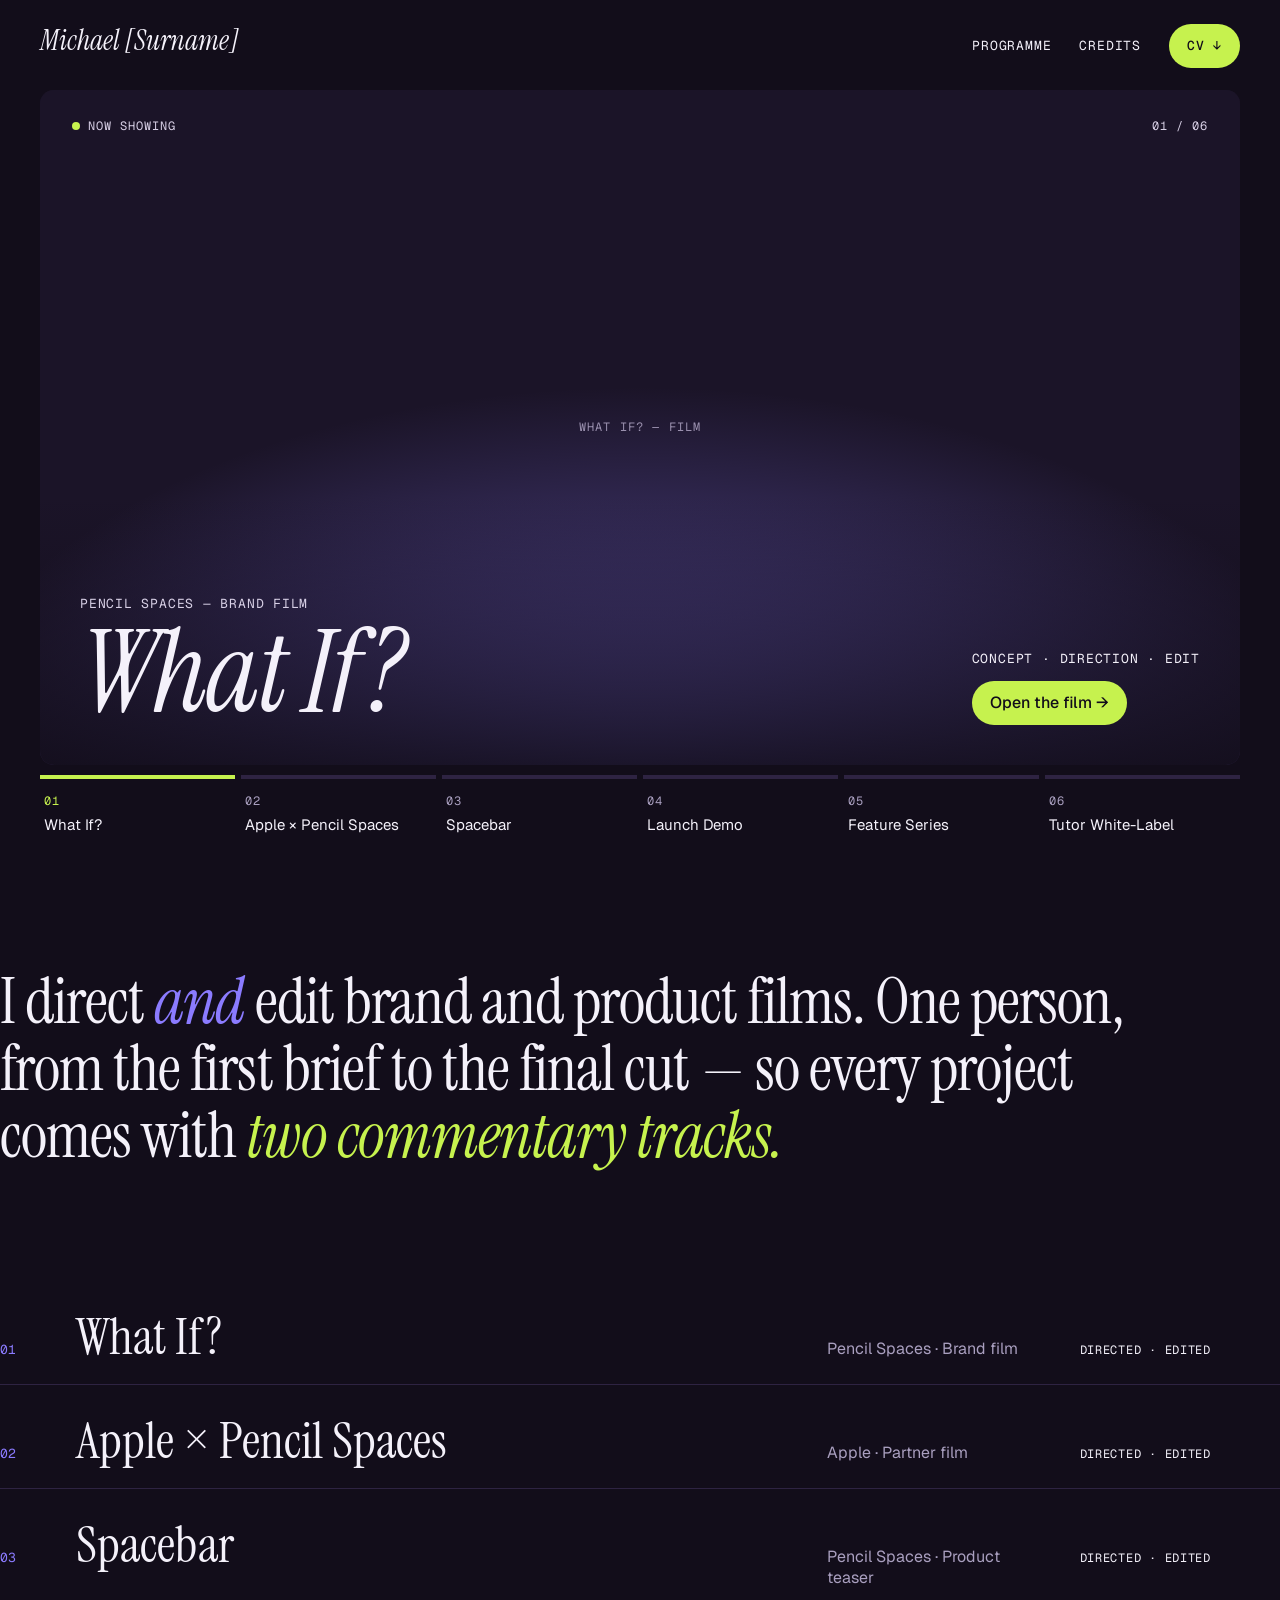
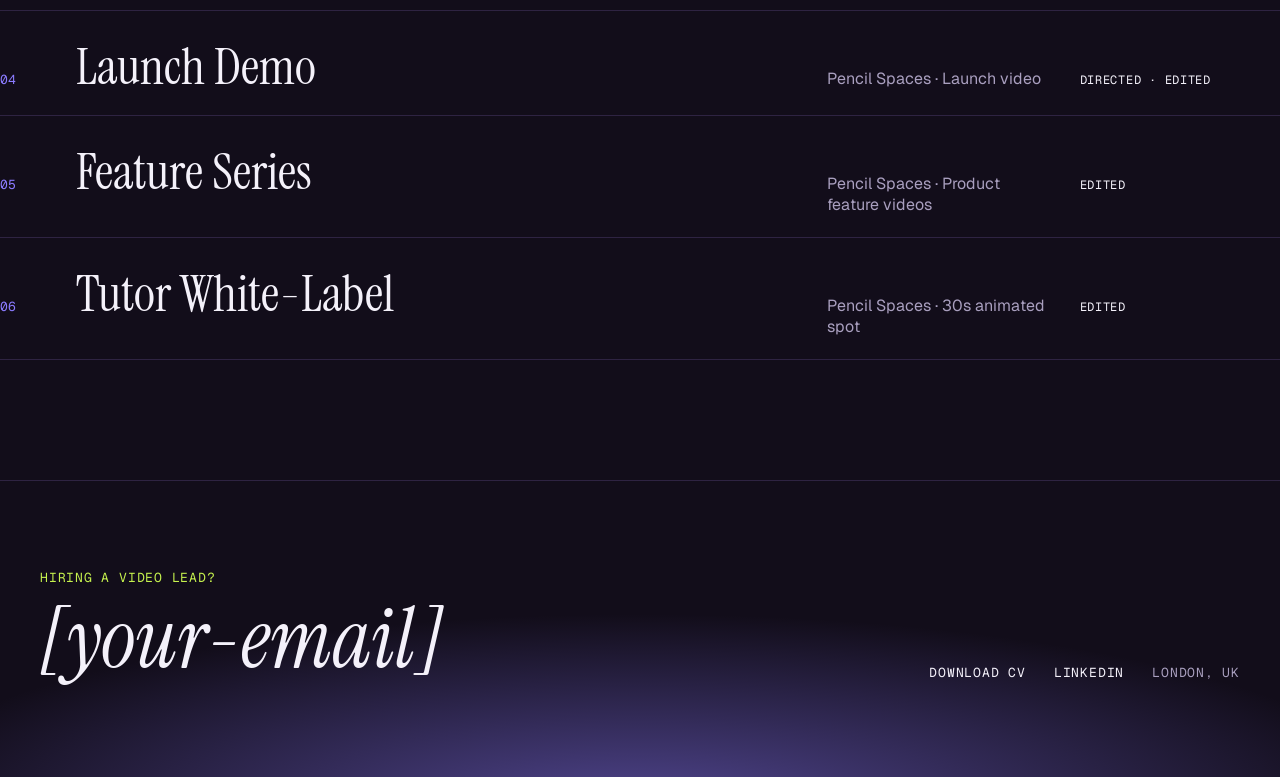
==== index.html @ 5b8f317f "Portfolio site: home, project and about pages Co-Authored-By: Claude Opus 5.5 <noreply@anthropic.com" ====
<!doctype html>
<html lang="en">
<head>
<meta charset="utf-8">
<meta name="viewport" content="width=device-width, initial-scale=1">
<title>Michael [Surname] — Director &amp; Editor</title>
<meta name="description" content="Director and editor of brand and product films. One person, brief to final cut.">
<link rel="preconnect" href="https://fonts.googleapis.com">
<link rel="preconnect" href="https://fonts.gstatic.com" crossorigin>
<link href="https://fonts.googleapis.com/css2?family=Instrument+Serif:ital@0;1&amp;family=Geist:wght@400;500;600&amp;family=Geist+Mono:wght@400;500&amp;display=swap" rel="stylesheet">
<link rel="stylesheet" href="assets/styles.css">
</head>
<body data-page="home">

  <header class="top">
    <a class="brand" href="index.html" data-site="name">Michael [Surname]</a>
    <nav class="nav" aria-label="Main">
      <a href="#programme">Programme</a>
      <a href="about.html">Credits</a>
      <a href="about.html" class="pill">CV ↓</a>
    </nav>
  </header>

  <section aria-label="Now showing" class="wrap" style="padding-top:0">
    <div style="position:relative;width:100%;aspect-ratio:16/9;max-height:740px;min-height:260px;border-radius:14px;overflow:hidden;background:#1b1428" id="stage-frame">
      <div id="stage" style="position:absolute;inset:0"></div>
    </div>
    <div id="chapters" class="chapters" role="group" aria-label="Choose a film"></div>
  </section>

  <section class="wrap intro" aria-label="Introduction">
    <h1>I direct <em>and</em> edit brand and product films. One person, from the first brief to the final cut — so every project comes with <em class="l">two commentary tracks.</em></h1>
  </section>

  <section id="programme" class="wrap programme" aria-label="Programme">
    <div class="prog-head">
      <h2 id="count">Programme</h2>
      <div class="filters" id="filters" role="group" aria-label="Filter by role">
        <button class="filter" type="button" data-f="all" aria-pressed="true">All</button>
        <button class="filter" type="button" data-f="directed" aria-pressed="false">Directed</button>
        <button class="filter" type="button" data-f="edited" aria-pressed="false">Edited</button>
      </div>
    </div>
    <div id="programme-list"></div>
  </section>

  <footer class="footer">
    <span class="glow" aria-hidden="true"></span>
    <div class="footer-in">
      <div style="display:flex;flex-direction:column;gap:12px">
        <span class="mono" style="color:var(--lime)">Hiring a video lead?</span>
        <a class="big" data-site="email" href="mailto:[your-email]">[your-email]</a>
      </div>
      <div class="footer-links">
        <a href="about.html">Download CV</a>
        <a data-site="linkedin" href="#">LinkedIn</a>
        <span class="muted" data-site="location">London, UK</span>
      </div>
    </div>
  </footer>

  <script src="assets/content.js"></script>
  <script src="assets/site.js"></script>
</body>
</html>
---- assets/styles.css ----
:root {
  --base: #120d1a;
  --base-2: #1b1428;
  --line: #2e2342;
  --text: #f4f1fa;
  --muted: #a99fbf;
  --soft: #d8d0e6;
  --violet: #8b7bff;
  --lime: #c6f24e;
  --serif: "Instrument Serif", Georgia, serif;
  --sans: "Geist", system-ui, sans-serif;
  --mono: "Geist Mono", ui-monospace, monospace;
}

* { box-sizing: border-box; }
html { -webkit-text-size-adjust: 100%; }
body { margin: 0; background: var(--base); color: var(--text); font-family: var(--sans); min-height: 100vh; }
a { color: var(--text); }
a:hover { color: var(--lime); }
img { max-width: 100%; display: block; }
:focus-visible { outline: 2px solid var(--lime); outline-offset: 3px; }

.wrap { max-width: 1440px; margin: 0 auto; padding: 0 40px; }
.mono { font-family: var(--mono); font-size: 13px; letter-spacing: 0.06em; text-transform: uppercase; }
.serif { font-family: var(--serif); font-weight: 400; }
.muted { color: var(--muted); }
.violet { color: var(--violet); }
.lime { color: var(--lime); }

/* header */
.top { display: flex; flex-wrap: wrap; gap: 12px 32px; align-items: baseline; justify-content: space-between; padding: 22px 40px; max-width: 1440px; margin: 0 auto; }
.brand { font-family: var(--serif); font-style: italic; font-size: 28px; text-decoration: none; }
.nav { display: flex; flex-wrap: wrap; gap: 8px 28px; align-items: center; font-family: var(--mono); font-size: 13px; letter-spacing: 0.06em; text-transform: uppercase; }
.nav a { text-decoration: none; }
.nav a[aria-current="page"] { color: var(--violet); }
.pill { display: inline-flex; align-items: center; min-height: 44px; padding: 0 18px; border-radius: 999px; background: var(--lime); color: var(--base); text-decoration: none; font-weight: 500; }
.pill:hover { color: var(--base); filter: brightness(1.08); }
.btn { display: inline-flex; align-items: center; justify-content: center; gap: 10px; min-height: 52px; padding: 0 26px; border-radius: 999px; border: 1px solid var(--text); background: transparent; color: var(--text); text-decoration: none; font-family: var(--mono); font-size: 13px; letter-spacing: 0.08em; text-transform: uppercase; cursor: pointer; }
.btn.solid { background: var(--lime); border-color: var(--lime); color: var(--base); }
.btn:hover { color: var(--text); border-color: var(--lime); }
.btn.solid:hover { color: var(--base); }

/* screen (the film frame, with the violet glow) */
.screen { position: relative; overflow: hidden; width: 100%; aspect-ratio: 16 / 9; max-height: 740px; min-height: 260px; border-radius: 14px; background: #1b1428; }
.screen iframe, .screen video { position: absolute; inset: 0; width: 100%; height: 100%; border: 0; }
.glow { position: absolute; left: -10%; right: -10%; bottom: -62%; height: 118%; border-radius: 50%; background: radial-gradient(closest-side, var(--violet), transparent); opacity: 0.6; pointer-events: none; }
.ph { position: absolute; inset: 0; display: flex; align-items: center; justify-content: center; padding: 24px; text-align: center; font-family: var(--mono); font-size: 12px; letter-spacing: 0.1em; text-transform: uppercase; color: #9a90ae; }
.ph-box { display: flex; align-items: center; justify-content: center; padding: 16px; text-align: center; border-radius: 10px; background: var(--base-2); border: 1px solid var(--line); font-family: var(--mono); font-size: 11px; letter-spacing: 0.1em; text-transform: uppercase; color: #9a90ae; }

/* home */
.stage-wrap { padding: 0 40px; max-width: 1440px; margin: 0 auto; }
.stage-top { position: absolute; top: 28px; left: 32px; right: 32px; display: flex; justify-content: space-between; gap: 16px; font-family: var(--mono); font-size: 12px; letter-spacing: 0.08em; text-transform: uppercase; color: var(--soft); z-index: 2; }
.stage-caption { position: absolute; left: 0; right: 0; bottom: 0; padding: 96px 40px 40px; display: flex; flex-wrap: wrap; gap: 20px 40px; align-items: flex-end; justify-content: space-between; background: linear-gradient(to top, rgba(18,13,26,.88), rgba(18,13,26,0)); z-index: 2; pointer-events: none; }
.stage-caption > * { pointer-events: auto; }
.stage-title { font-family: var(--serif); font-style: italic; font-weight: 400; font-size: clamp(56px, 9vw, 136px); line-height: .92; letter-spacing: -.02em; margin: 6px 0 0; }
.dot { width: 8px; height: 8px; border-radius: 50%; background: var(--lime); display: inline-block; }
.chapters { display: grid; grid-template-columns: repeat(auto-fit, minmax(min(150px, 100%), 1fr)); gap: 0 6px; padding-top: 10px; }
.chapter { display: flex; flex-direction: column; gap: 6px; text-align: left; padding: 14px 4px; min-height: 72px; background: transparent; border: 0; border-top: 4px solid var(--line); color: var(--muted); cursor: pointer; font-family: var(--mono); font-size: 12px; letter-spacing: .06em; }
.chapter[aria-pressed="true"] { border-top-color: var(--lime); color: var(--lime); }
.chapter span.t { font-family: var(--sans); font-size: 15px; letter-spacing: 0; text-transform: none; color: var(--text); }

.intro { padding: 120px 0 40px; }
.intro h1 { margin: 0; max-width: 1180px; font-family: var(--serif); font-weight: 400; font-size: clamp(36px, 5vw, 72px); line-height: 1.05; letter-spacing: -.015em; text-wrap: pretty; }
.intro em { color: var(--violet); }
.intro em.l { color: var(--lime); }

.programme { padding: 80px 0 120px; display: flex; flex-direction: column; gap: 8px; }
.prog-head { display: flex; flex-wrap: wrap; gap: 16px 32px; align-items: flex-end; justify-content: space-between; padding-bottom: 20px; border-bottom: 2px solid var(--violet); }
.prog-head h2 { margin: 0; font-family: var(--mono); font-weight: 500; font-size: 13px; letter-spacing: .1em; text-transform: uppercase; color: var(--violet); }
.filters { display: flex; flex-wrap: wrap; gap: 8px; }
.filter { min-height: 44px; padding: 0 18px; border-radius: 999px; cursor: pointer; font-family: var(--mono); font-size: 13px; letter-spacing: .06em; text-transform: uppercase; background: transparent; color: var(--text); border: 1px solid #4a3d63; }
.filter[aria-pressed="true"] { background: var(--violet); border-color: var(--violet); color: var(--base); }
.row { display: flex; flex-wrap: wrap; gap: 8px 32px; align-items: baseline; padding: 22px 0; border-bottom: 1px solid #2e2342; text-decoration: none; color: var(--text); }
.row:hover .row-title { color: var(--lime); }
.row .n { flex: 0 0 44px; font-family: var(--mono); font-size: 13px; color: var(--violet); }
.row .row-title { flex: 999 1 320px; min-width: 0; font-family: var(--serif); font-size: clamp(32px, 4vw, 56px); line-height: 1; }
.row .meta { flex: 1 1 220px; font-size: 16px; color: var(--muted); }
.row .roles { flex: 1 1 200px; font-family: var(--mono); font-size: 12px; letter-spacing: .06em; text-transform: uppercase; }

.footer { position: relative; overflow: hidden; border-top: 1px solid var(--line); }
.footer .glow { bottom: -75%; height: 130%; opacity: .5; }
.footer-in { position: relative; padding: 88px 40px 96px; display: flex; flex-wrap: wrap; gap: 32px 64px; align-items: flex-end; justify-content: space-between; max-width: 1440px; margin: 0 auto; }
.footer .big { font-family: var(--serif); font-style: italic; font-size: clamp(40px, 6.5vw, 96px); line-height: 1; text-decoration: none; overflow-wrap: anywhere; }
.footer-links { display: flex; flex-wrap: wrap; gap: 12px 28px; font-family: var(--mono); font-size: 13px; letter-spacing: .06em; text-transform: uppercase; }
.footer-links a { text-decoration: none; }

/* project */
.title-card { padding: 72px 40px 56px; display: flex; flex-direction: column; align-items: center; gap: 20px; text-align: center; max-width: 1440px; margin: 0 auto; }
.title-card h1 { margin: 0; font-family: var(--serif); font-style: italic; font-weight: 400; font-size: clamp(88px, 17vw, 264px); line-height: .86; letter-spacing: -.03em; }
.title-card p { margin: 0; max-width: 640px; font-size: 20px; line-height: 1.5; color: var(--soft); }
.commentary { padding: 120px 40px 40px; max-width: 1440px; margin: 0 auto; display: flex; flex-direction: column; gap: 56px; }
.commentary-head { display: flex; flex-wrap: wrap; gap: 24px 64px; align-items: flex-end; justify-content: space-between; padding-bottom: 28px; border-bottom: 2px solid var(--violet); }
.commentary-head h2 { margin: 0; font-family: var(--serif); font-weight: 400; font-size: clamp(40px, 5vw, 68px); line-height: 1; letter-spacing: -.015em; }
.commentary-head h2 em { color: var(--violet); }
.commentary-head p { margin: 12px 0 0; font-size: 18px; line-height: 1.5; color: var(--soft); max-width: 720px; }
.track { display: flex; padding: 4px; border-radius: 999px; border: 1px solid #4a3d63; background: var(--base-2); }
.track button { min-height: 48px; padding: 0 24px; border: 0; border-radius: 999px; cursor: pointer; background: transparent; color: var(--text); font-family: var(--mono); font-size: 13px; font-weight: 500; letter-spacing: .08em; text-transform: uppercase; }
.track button[aria-pressed="true"] { background: var(--lime); color: var(--base); }
.chap { display: flex; flex-wrap: wrap; gap: 28px 64px; padding-bottom: 56px; border-bottom: 1px solid var(--line); }
.chap-side { flex: 0 0 200px; display: flex; flex-direction: column; gap: 8px; }
.chap-side .tc { font-family: var(--mono); font-size: 13px; color: var(--violet); }
.chap-side h3 { margin: 0; font-family: var(--serif); font-weight: 400; font-size: 44px; line-height: 1; }
.chap-main { flex: 999 1 560px; min-width: 0; display: flex; flex-direction: column; gap: 24px; }
.frames { display: grid; grid-template-columns: repeat(auto-fit, minmax(min(220px, 100%), 1fr)); gap: 12px; }
.frames .ph-box { aspect-ratio: 4 / 3; }
.note { display: flex; flex-wrap: wrap; gap: 8px 20px; align-items: baseline; max-width: 860px; }
.speaker { font-family: var(--mono); font-size: 12px; font-weight: 500; letter-spacing: .1em; text-transform: uppercase; color: var(--base); background: var(--lime); padding: 4px 10px; border-radius: 999px; }
.note p { flex: 999 1 420px; margin: 0; font-size: 22px; line-height: 1.45; color: var(--lime); text-wrap: pretty; }
.credits { padding: 72px 40px 120px; max-width: 1440px; margin: 0 auto; display: flex; flex-direction: column; align-items: center; gap: 28px; text-align: center; }
.credits dl { margin: 0; display: flex; flex-direction: column; gap: 22px; }
.credits dt { font-size: 14px; color: var(--muted); }
.credits dd { margin: 4px 0 0; font-family: var(--serif); font-size: 32px; }
.next { display: block; position: relative; overflow: hidden; text-decoration: none; border-top: 1px solid var(--line); background: var(--base-2); }
.next .glow { bottom: -90%; height: 150%; opacity: .5; }
.next-in { position: relative; max-width: 1440px; margin: 0 auto; padding: 64px 40px; display: flex; flex-wrap: wrap; gap: 12px 40px; align-items: baseline; justify-content: space-between; }
.next-in .mono { color: var(--lime); }
.next-in .big { font-family: var(--serif); font-style: italic; font-size: clamp(40px, 6vw, 88px); line-height: 1; }

/* about */
.about { display: flex; flex-wrap: wrap; gap: 48px 80px; align-items: flex-start; padding: 56px 40px 96px; max-width: 1440px; margin: 0 auto; }
.about .portrait { position: relative; overflow: hidden; flex: 1 1 340px; max-width: 460px; aspect-ratio: 4 / 5; border-radius: 14px; background: var(--base-2); display: flex; align-items: center; justify-content: center; }
.about .portrait img { position: absolute; inset: 0; width: 100%; height: 100%; object-fit: cover; }
.about .copy { flex: 999 1 520px; min-width: 0; display: flex; flex-direction: column; gap: 28px; }
.about h1 { margin: 0; font-family: var(--serif); font-weight: 400; font-size: clamp(44px, 6vw, 92px); line-height: .98; letter-spacing: -.02em; text-wrap: pretty; }
.about h1 em { color: var(--violet); }
.about .bio { margin: 0; max-width: 660px; font-size: 20px; line-height: 1.55; color: var(--soft); }
.about .actions { display: flex; flex-wrap: wrap; gap: 12px; }
.exp { padding: 96px 40px 120px; max-width: 1440px; margin: 0 auto; display: flex; flex-wrap: wrap; gap: 40px 80px; }
.exp > div { flex: 1 1 420px; display: flex; flex-direction: column; gap: 20px; }
.exp h2 { margin: 0; font-family: var(--mono); font-weight: 500; font-size: 13px; letter-spacing: .1em; text-transform: uppercase; color: var(--violet); }
.exp .job { display: flex; flex-wrap: wrap; gap: 4px 24px; align-items: baseline; justify-content: space-between; padding: 18px 0; border-top: 1px solid var(--line); }
.exp .job .o { font-family: var(--serif); font-size: 32px; }
.exp .job .y { font-size: 16px; color: var(--soft); }
.tools { display: flex; flex-wrap: wrap; gap: 8px; }
.tools span { padding: 10px 16px; border-radius: 999px; border: 1px solid #4a3d63; font-size: 16px; }
.roll-band { position: relative; overflow: hidden; border-top: 1px solid var(--line); border-bottom: 1px solid var(--line); background: var(--base-2); }
.roll-band .glow { bottom: -70%; height: 120%; opacity: .45; }
.roll { position: relative; max-width: 900px; margin: 0 auto; padding: 96px 40px; display: flex; flex-direction: column; gap: 18px; }
.roll h2 { margin: 0 0 20px; text-align: center; font-family: var(--mono); font-weight: 500; font-size: 13px; letter-spacing: .12em; text-transform: uppercase; color: var(--violet); }
.roll-row { display: grid; grid-template-columns: minmax(0, 1fr) minmax(0, 1fr); gap: 24px; align-items: baseline; }
.roll-row .j { text-align: right; font-size: 16px; color: var(--soft); }
.roll-row .n { font-family: var(--serif); font-size: 30px; line-height: 1.1; }
.roll-row .n.other { font-style: italic; color: var(--soft); }

.empty { padding: 160px 40px; text-align: center; }

/* small screens */
@media (max-width: 720px) {
  .wrap, .top, .stage-wrap, .intro, .title-card, .commentary, .credits, .about, .exp, .footer-in, .next-in { padding-left: 16px; padding-right: 16px; }
  .top { padding-top: 16px; padding-bottom: 16px; }
  .stage-caption { padding: 72px 16px 20px; }
  .stage-top { left: 16px; right: 16px; top: 16px; }
  .intro { padding-top: 64px; }
  .commentary { padding-top: 72px; }
  .roll { padding: 64px 16px; }
  .roll-row { grid-template-columns: 1fr; gap: 4px; }
  .roll-row .j { text-align: left; }
  .chap-side { flex-basis: 100%; }
  .row .n { display: none; }
  .btn { width: 100%; }
}
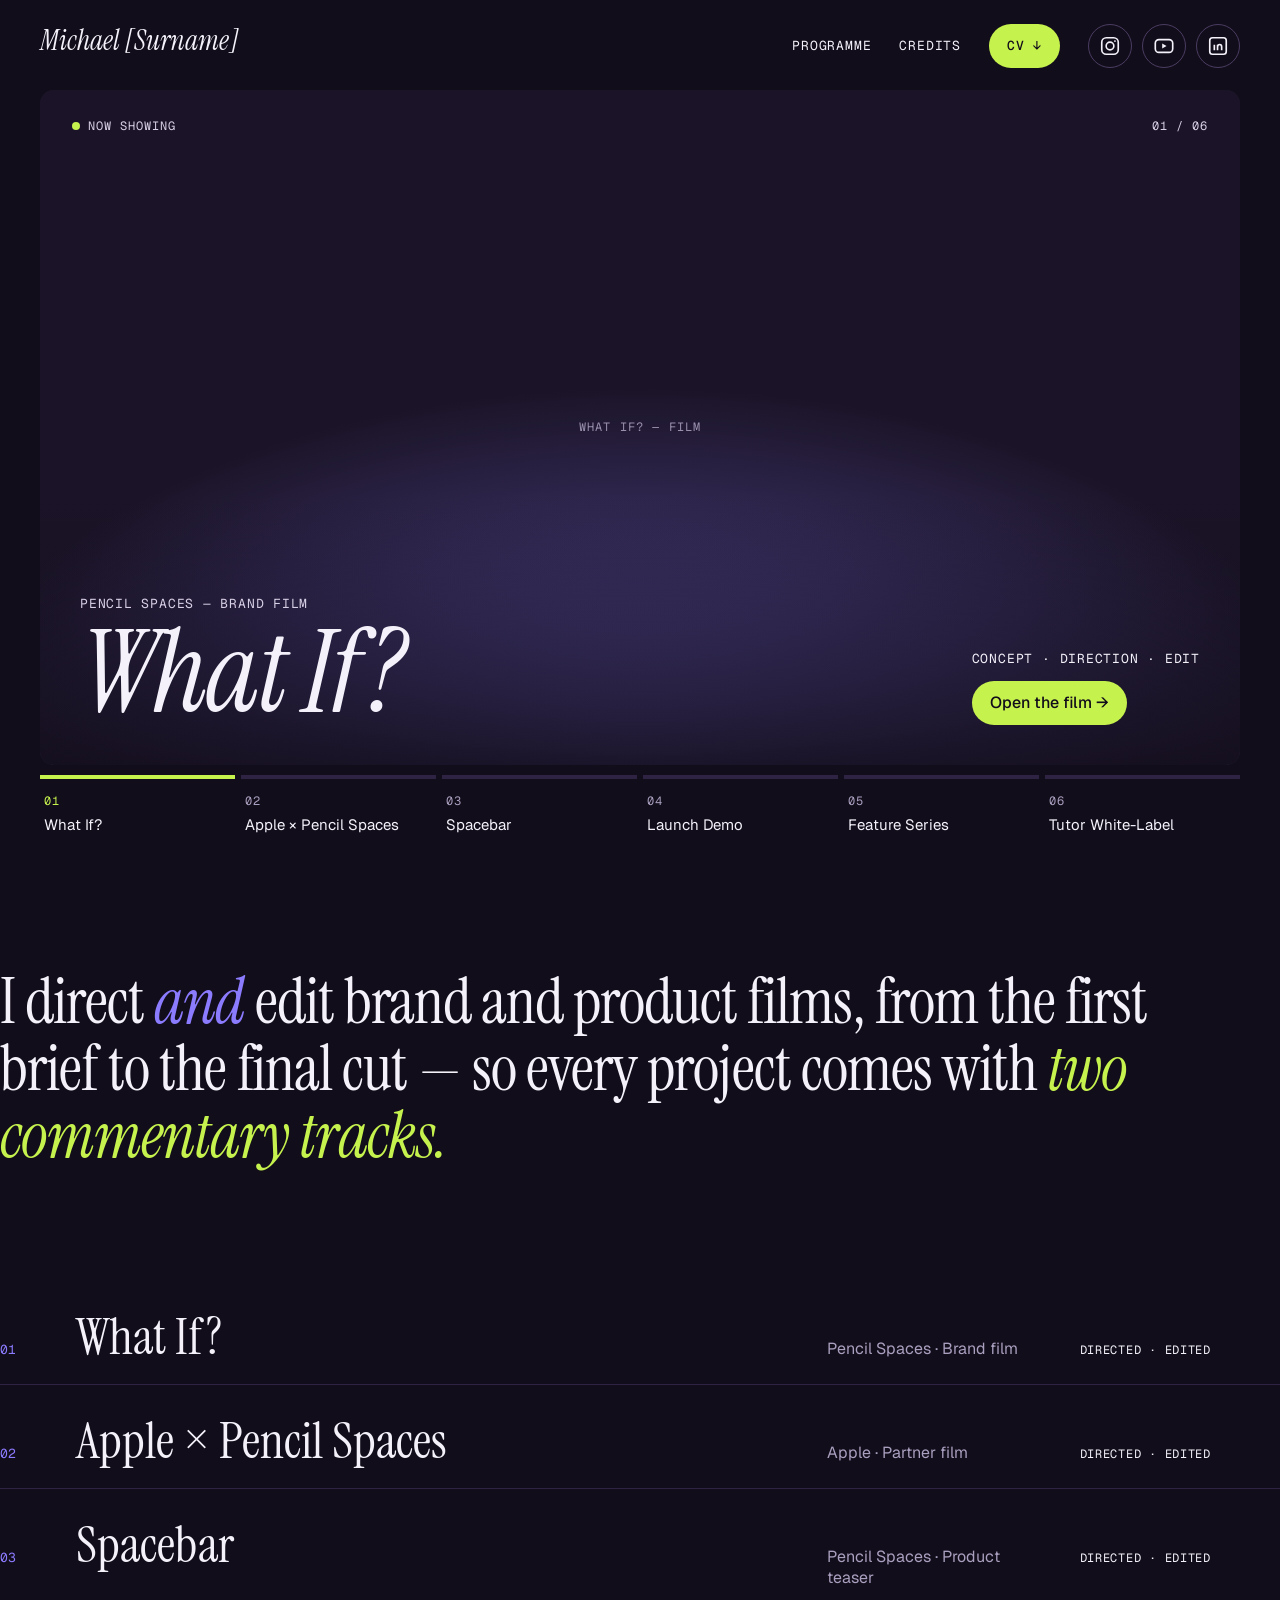
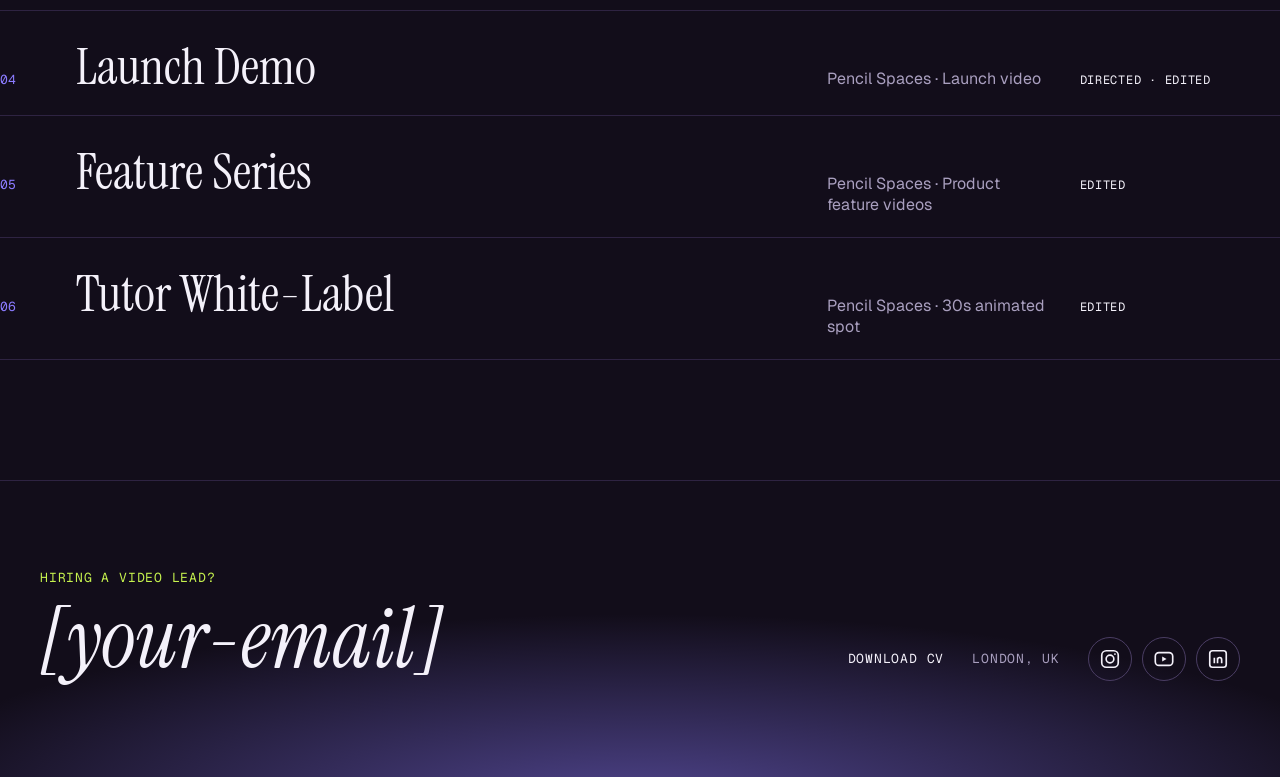
==== commit db3c3673: "Staging: social icons in header and footer, remove one-person wording Co-Authored-By: Claude Opus 5." ====
--- a/index.html
+++ b/index.html
@@ -4,7 +4,7 @@
 <meta charset="utf-8">
 <meta name="viewport" content="width=device-width, initial-scale=1">
 <title>Michael [Surname] — Director &amp; Editor</title>
-<meta name="description" content="Director and editor of brand and product films. One person, brief to final cut.">
+<meta name="description" content="Director and editor of brand and product films, from brief to final cut.">
 <link rel="preconnect" href="https://fonts.googleapis.com">
 <link rel="preconnect" href="https://fonts.gstatic.com" crossorigin>
 <link href="https://fonts.googleapis.com/css2?family=Instrument+Serif:ital@0;1&amp;family=Geist:wght@400;500;600&amp;family=Geist+Mono:wght@400;500&amp;display=swap" rel="stylesheet">
@@ -18,6 +18,7 @@
       <a href="#programme">Programme</a>
       <a href="about.html">Credits</a>
       <a href="about.html" class="pill">CV ↓</a>
+      <div class="socials" data-socials></div>
     </nav>
   </header>
 
@@ -29,7 +30,7 @@
   </section>
 
   <section class="wrap intro" aria-label="Introduction">
-    <h1>I direct <em>and</em> edit brand and product films. One person, from the first brief to the final cut — so every project comes with <em class="l">two commentary tracks.</em></h1>
+    <h1>I direct <em>and</em> edit brand and product films, from the first brief to the final cut — so every project comes with <em class="l">two commentary tracks.</em></h1>
   </section>
 
   <section id="programme" class="wrap programme" aria-label="Programme">
@@ -51,10 +52,10 @@
         <span class="mono" style="color:var(--lime)">Hiring a video lead?</span>
         <a class="big" data-site="email" href="mailto:[your-email]">[your-email]</a>
       </div>
-      <div class="footer-links">
+      <div class="footer-links" style="align-items:center">
         <a href="about.html">Download CV</a>
-        <a data-site="linkedin" href="#">LinkedIn</a>
         <span class="muted" data-site="location">London, UK</span>
+        <div class="socials" data-socials></div>
       </div>
     </div>
   </footer>
--- a/assets/styles.css
+++ b/assets/styles.css
@@ -83,6 +83,9 @@
 .footer .big { font-family: var(--serif); font-style: italic; font-size: clamp(40px, 6.5vw, 96px); line-height: 1; text-decoration: none; overflow-wrap: anywhere; }
 .footer-links { display: flex; flex-wrap: wrap; gap: 12px 28px; font-family: var(--mono); font-size: 13px; letter-spacing: .06em; text-transform: uppercase; }
 .footer-links a { text-decoration: none; }
+.socials { display: flex; gap: 10px; align-items: center; }
+.social { display: inline-flex; align-items: center; justify-content: center; width: 44px; height: 44px; border-radius: 999px; border: 1px solid #4a3d63; color: var(--text); text-decoration: none; }
+.social:hover { color: var(--base); background: var(--lime); border-color: var(--lime); }
 
 /* project */
 .title-card { padding: 72px 40px 56px; display: flex; flex-direction: column; align-items: center; gap: 20px; text-align: center; max-width: 1440px; margin: 0 auto; }
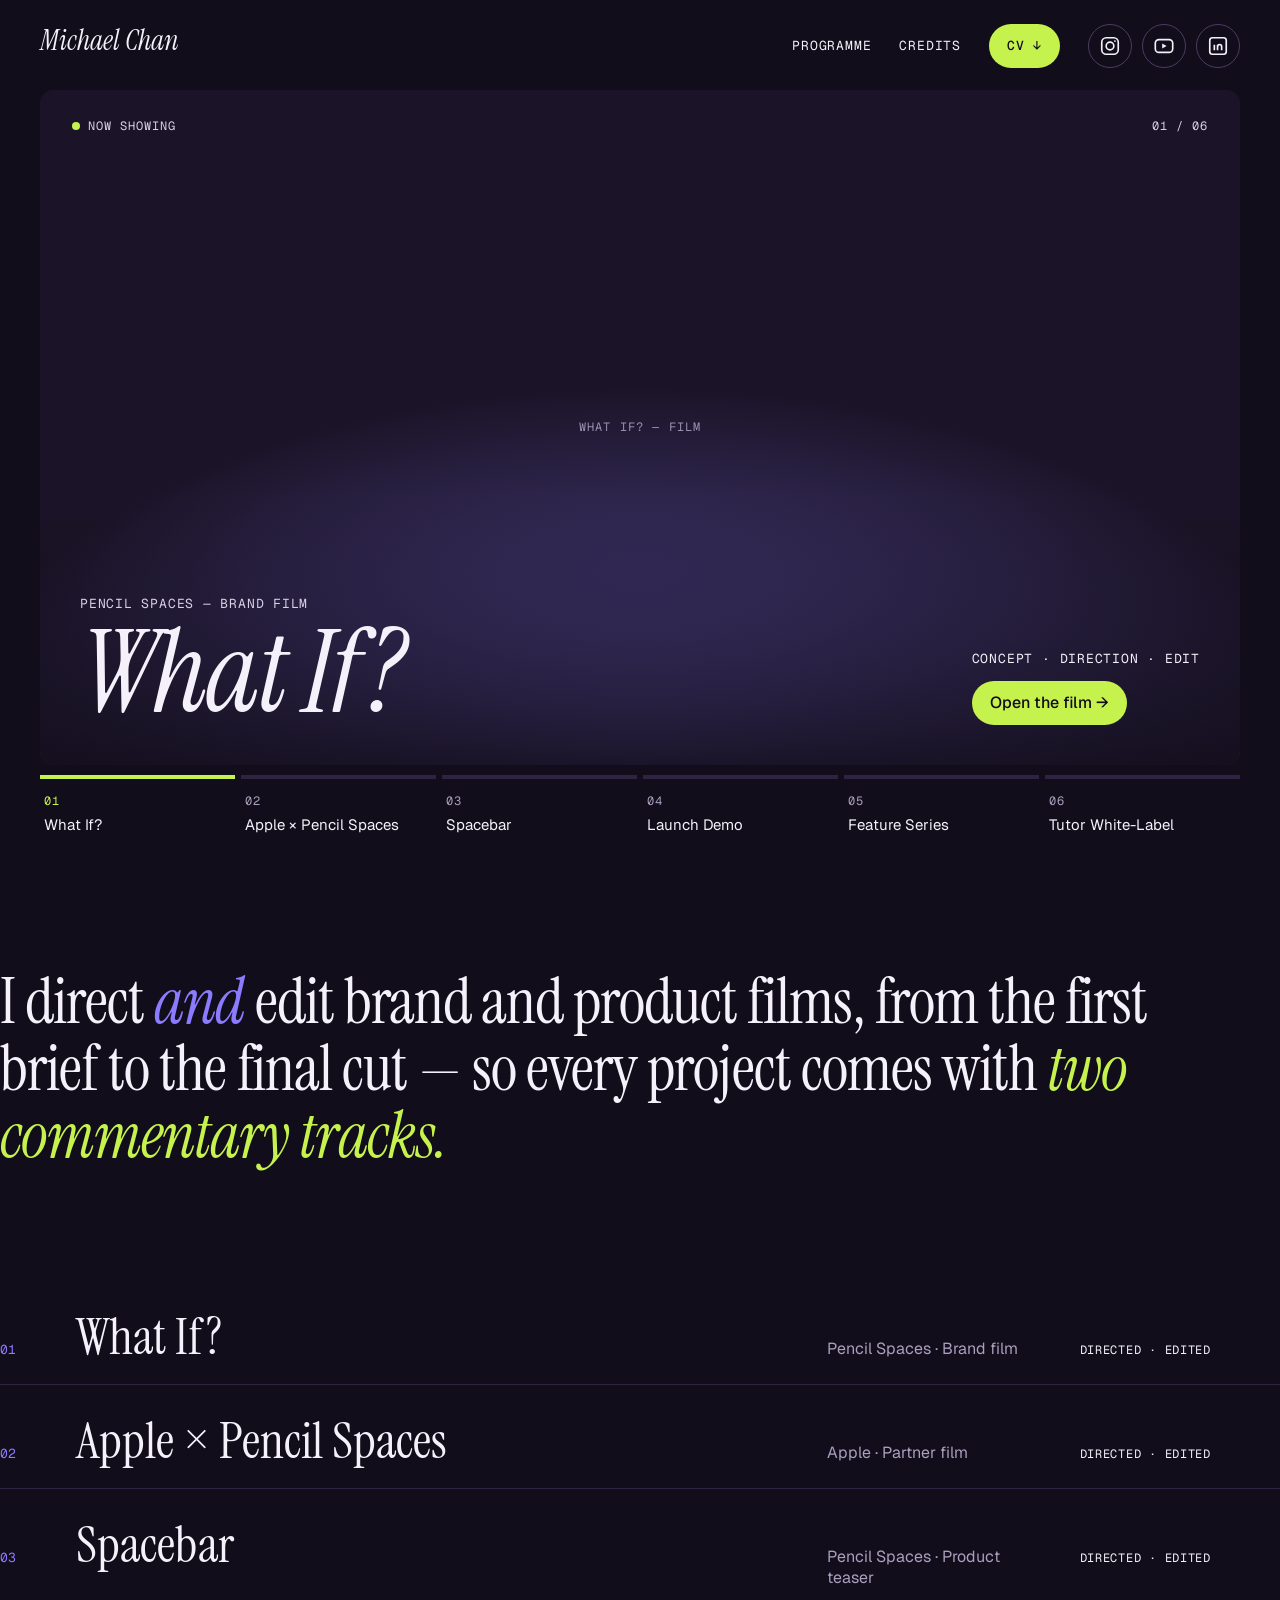
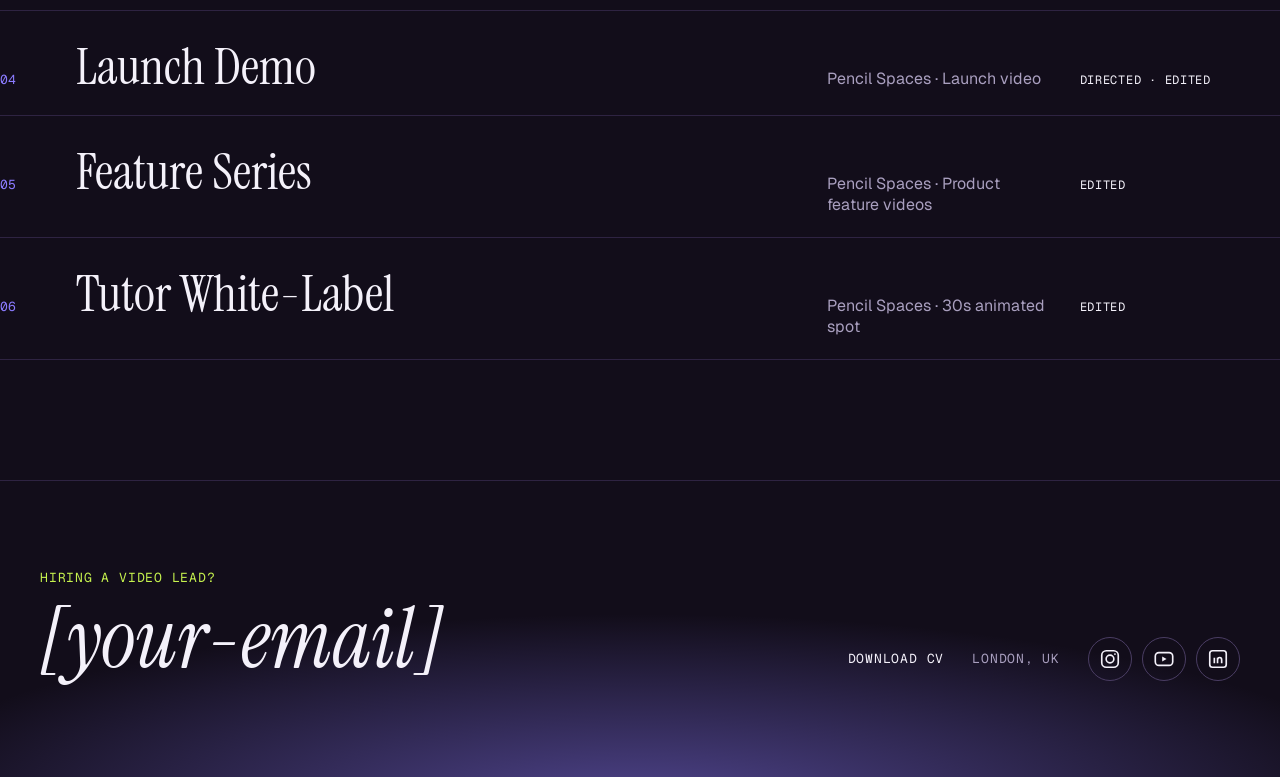
==== commit 0b4336df: "Staging: set name to Michael Chan Co-Authored-By: Claude Opus 5.5 <noreply@anthropic.com> Claude-Ses" ====
--- a/index.html
+++ b/index.html
@@ -3,7 +3,7 @@
 <head>
 <meta charset="utf-8">
 <meta name="viewport" content="width=device-width, initial-scale=1">
-<title>Michael [Surname] — Director &amp; Editor</title>
+<title>Michael Chan — Director &amp; Editor</title>
 <meta name="description" content="Director and editor of brand and product films, from brief to final cut.">
 <link rel="preconnect" href="https://fonts.googleapis.com">
 <link rel="preconnect" href="https://fonts.gstatic.com" crossorigin>
@@ -13,7 +13,7 @@
 <body data-page="home">
 
   <header class="top">
-    <a class="brand" href="index.html" data-site="name">Michael [Surname]</a>
+    <a class="brand" href="index.html" data-site="name">Michael Chan</a>
     <nav class="nav" aria-label="Main">
       <a href="#programme">Programme</a>
       <a href="about.html">Credits</a>
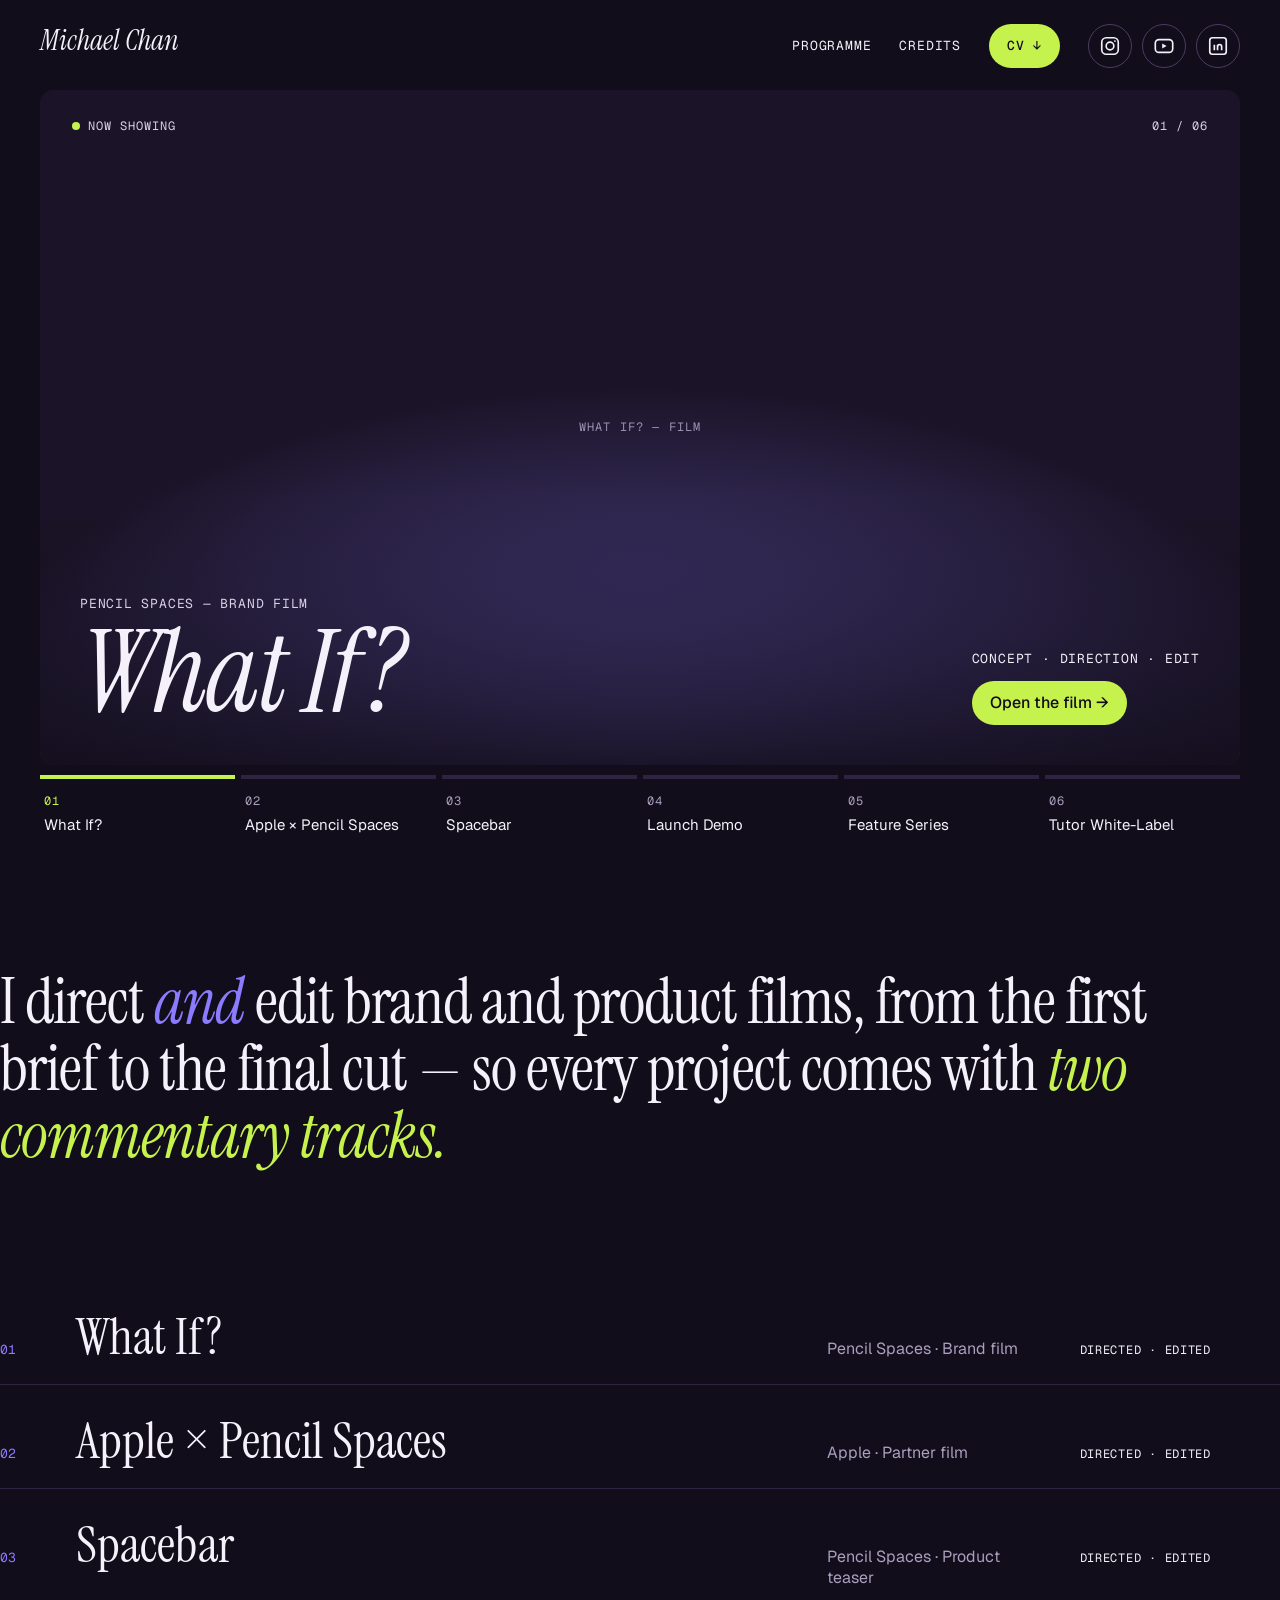
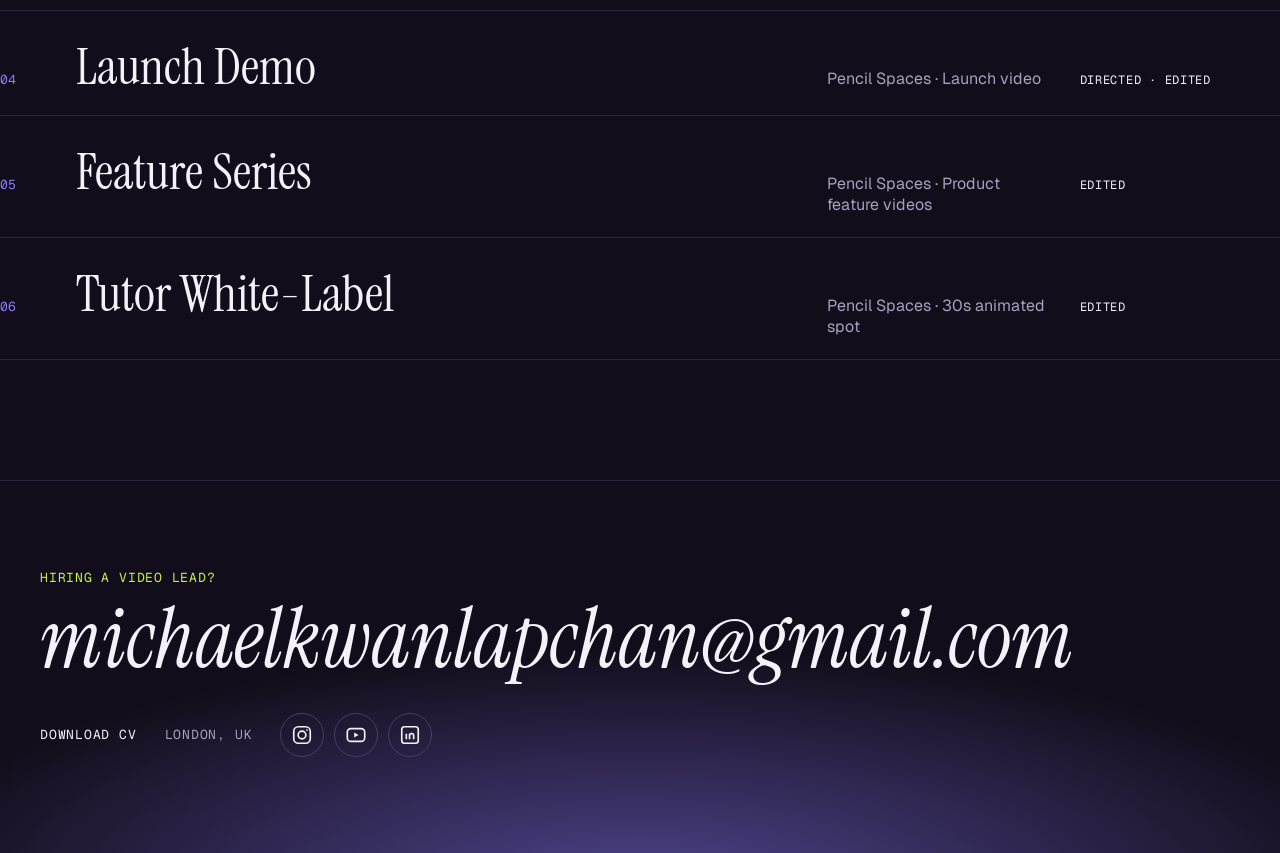
==== commit e38d5800: "Staging: add contact email Co-Authored-By: Claude Opus 5.5 <noreply@anthropic.com> Claude-Session: h" ====
--- a/index.html
+++ b/index.html
@@ -50,7 +50,7 @@
     <div class="footer-in">
       <div style="display:flex;flex-direction:column;gap:12px">
         <span class="mono" style="color:var(--lime)">Hiring a video lead?</span>
-        <a class="big" data-site="email" href="mailto:[your-email]">[your-email]</a>
+        <a class="big" data-site="email" href="mailto:michaelkwanlapchan@gmail.com">michaelkwanlapchan@gmail.com</a>
       </div>
       <div class="footer-links" style="align-items:center">
         <a href="about.html">Download CV</a>
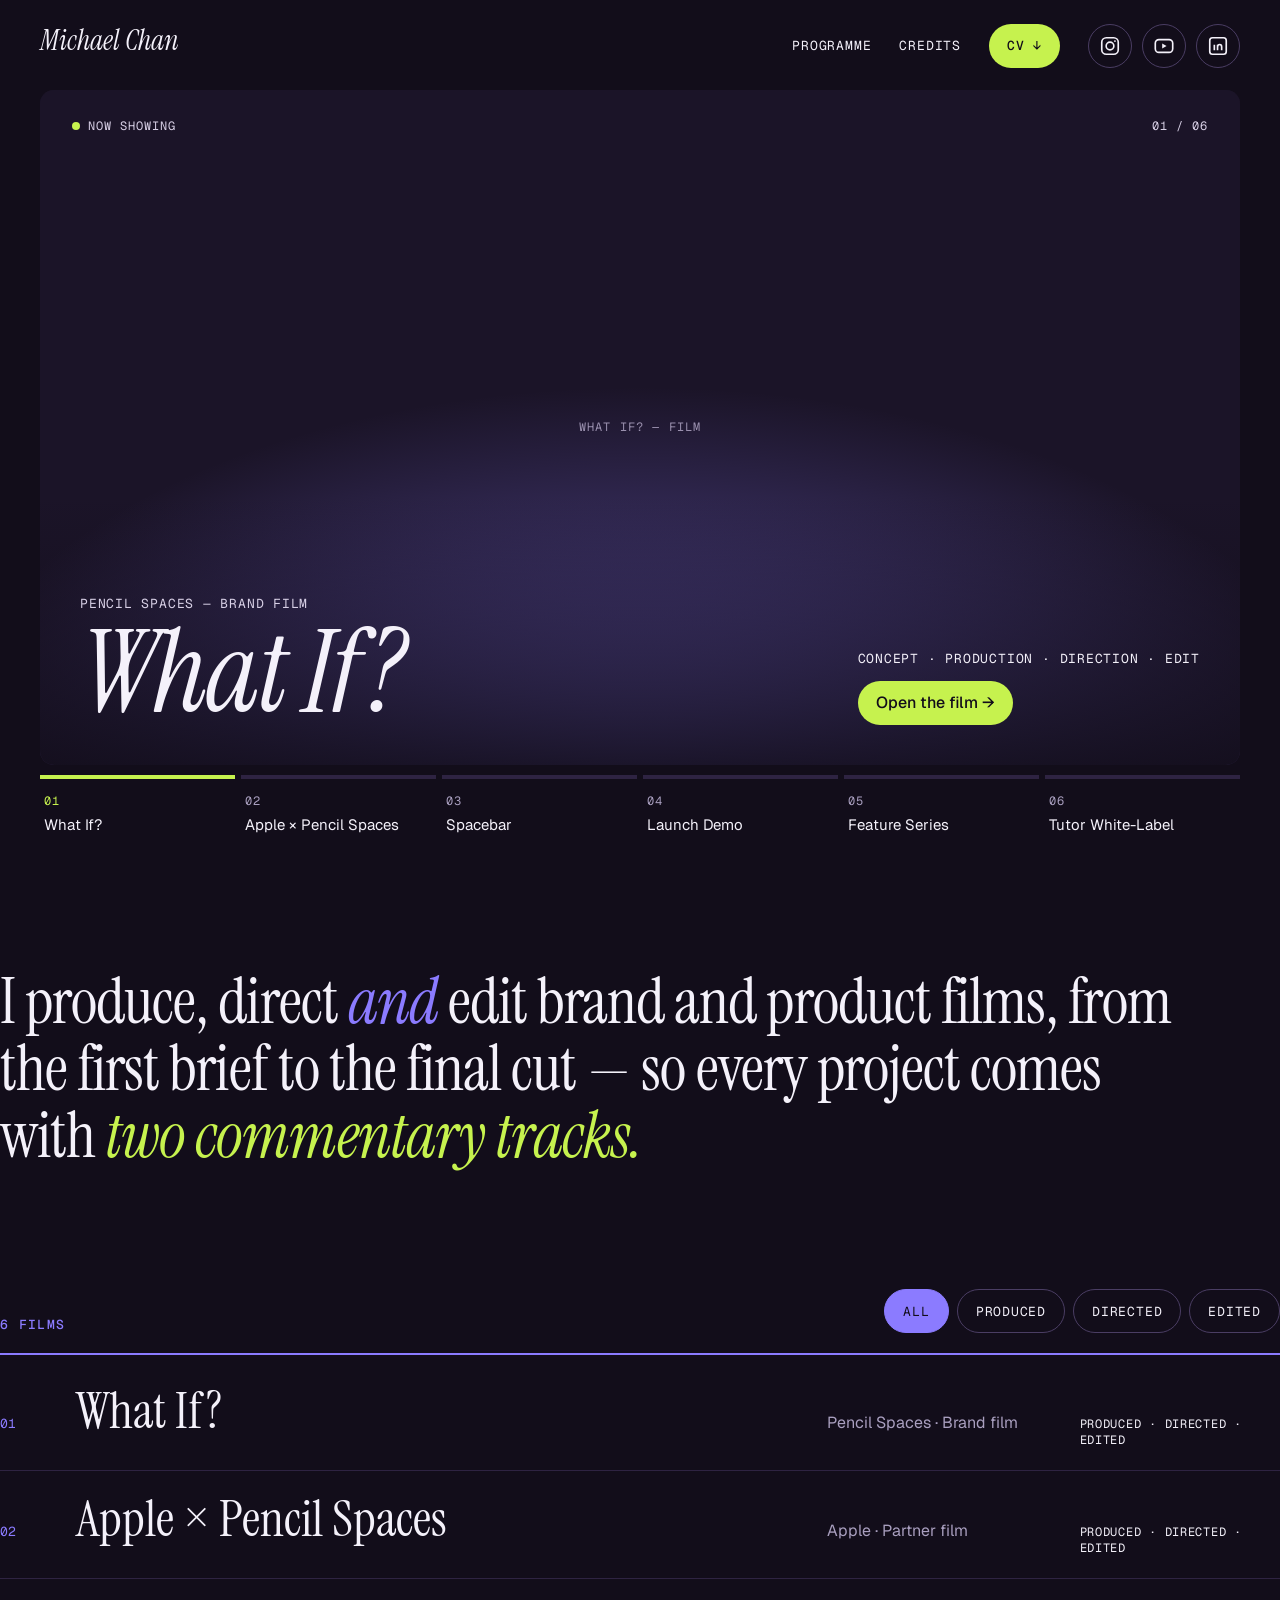
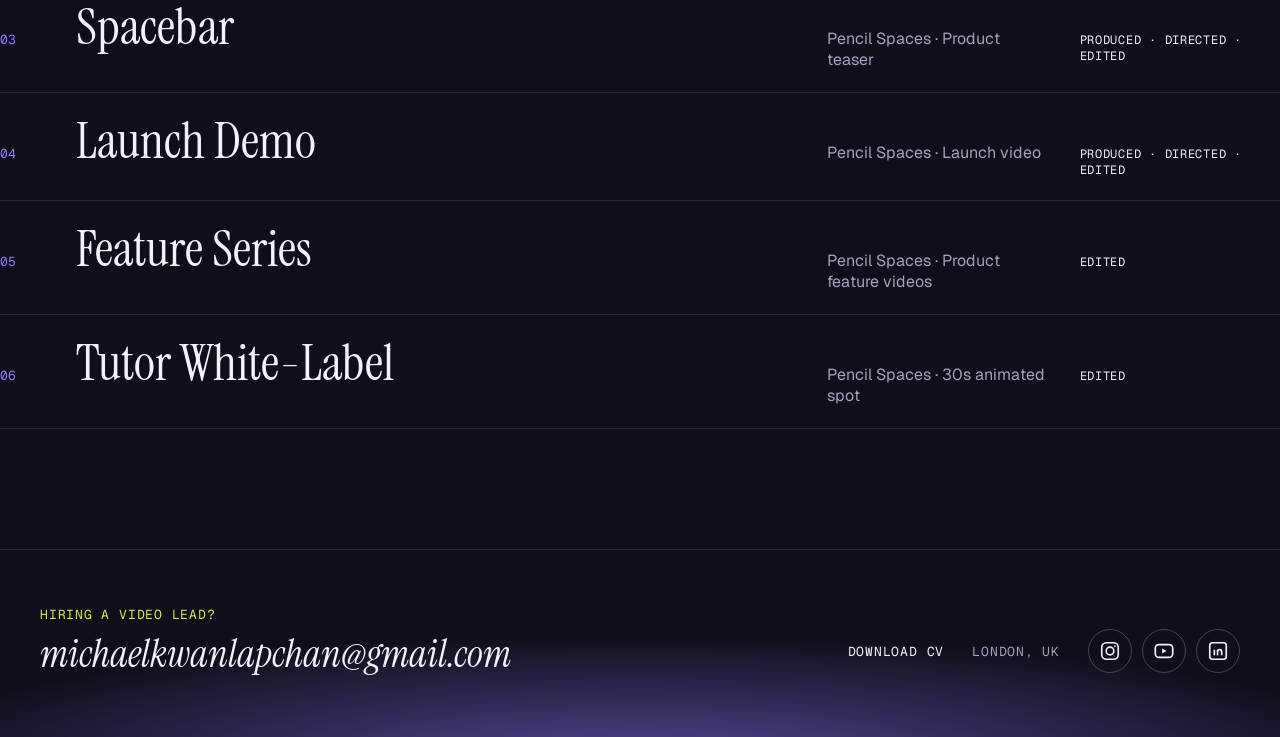
==== commit 90b21c55: "Staging: add producer role across the site Co-Authored-By: Claude Opus 5.5 <noreply@anthropic.com> C" ====
--- a/index.html
+++ b/index.html
@@ -3,8 +3,8 @@
 <head>
 <meta charset="utf-8">
 <meta name="viewport" content="width=device-width, initial-scale=1">
-<title>Michael Chan — Director &amp; Editor</title>
-<meta name="description" content="Director and editor of brand and product films, from brief to final cut.">
+<title>Michael Chan — Producer, Director &amp; Editor</title>
+<meta name="description" content="Producer, director and editor of brand and product films, from brief to final cut.">
 <link rel="preconnect" href="https://fonts.googleapis.com">
 <link rel="preconnect" href="https://fonts.gstatic.com" crossorigin>
 <link href="https://fonts.googleapis.com/css2?family=Instrument+Serif:ital@0;1&amp;family=Geist:wght@400;500;600&amp;family=Geist+Mono:wght@400;500&amp;display=swap" rel="stylesheet">
@@ -30,7 +30,7 @@
   </section>
 
   <section class="wrap intro" aria-label="Introduction">
-    <h1>I direct <em>and</em> edit brand and product films, from the first brief to the final cut — so every project comes with <em class="l">two commentary tracks.</em></h1>
+    <h1>I produce, direct <em>and</em> edit brand and product films, from the first brief to the final cut — so every project comes with <em class="l">two commentary tracks.</em></h1>
   </section>
 
   <section id="programme" class="wrap programme" aria-label="Programme">
@@ -38,6 +38,7 @@
       <h2 id="count">Programme</h2>
       <div class="filters" id="filters" role="group" aria-label="Filter by role">
         <button class="filter" type="button" data-f="all" aria-pressed="true">All</button>
+        <button class="filter" type="button" data-f="produced" aria-pressed="false">Produced</button>
         <button class="filter" type="button" data-f="directed" aria-pressed="false">Directed</button>
         <button class="filter" type="button" data-f="edited" aria-pressed="false">Edited</button>
       </div>
--- a/assets/styles.css
+++ b/assets/styles.css
@@ -79,8 +79,8 @@
 
 .footer { position: relative; overflow: hidden; border-top: 1px solid var(--line); }
 .footer .glow { bottom: -75%; height: 130%; opacity: .5; }
-.footer-in { position: relative; padding: 88px 40px 96px; display: flex; flex-wrap: wrap; gap: 32px 64px; align-items: flex-end; justify-content: space-between; max-width: 1440px; margin: 0 auto; }
-.footer .big { font-family: var(--serif); font-style: italic; font-size: clamp(40px, 6.5vw, 96px); line-height: 1; text-decoration: none; overflow-wrap: anywhere; }
+.footer-in { position: relative; padding: 56px 40px 64px; display: flex; flex-wrap: wrap; gap: 32px 64px; align-items: flex-end; justify-content: space-between; max-width: 1440px; margin: 0 auto; }
+.footer .big { font-family: var(--serif); font-style: italic; font-size: clamp(26px, 3vw, 40px); line-height: 1; text-decoration: none; overflow-wrap: anywhere; }
 .footer-links { display: flex; flex-wrap: wrap; gap: 12px 28px; font-family: var(--mono); font-size: 13px; letter-spacing: .06em; text-transform: uppercase; }
 .footer-links a { text-decoration: none; }
 .socials { display: flex; gap: 10px; align-items: center; }
